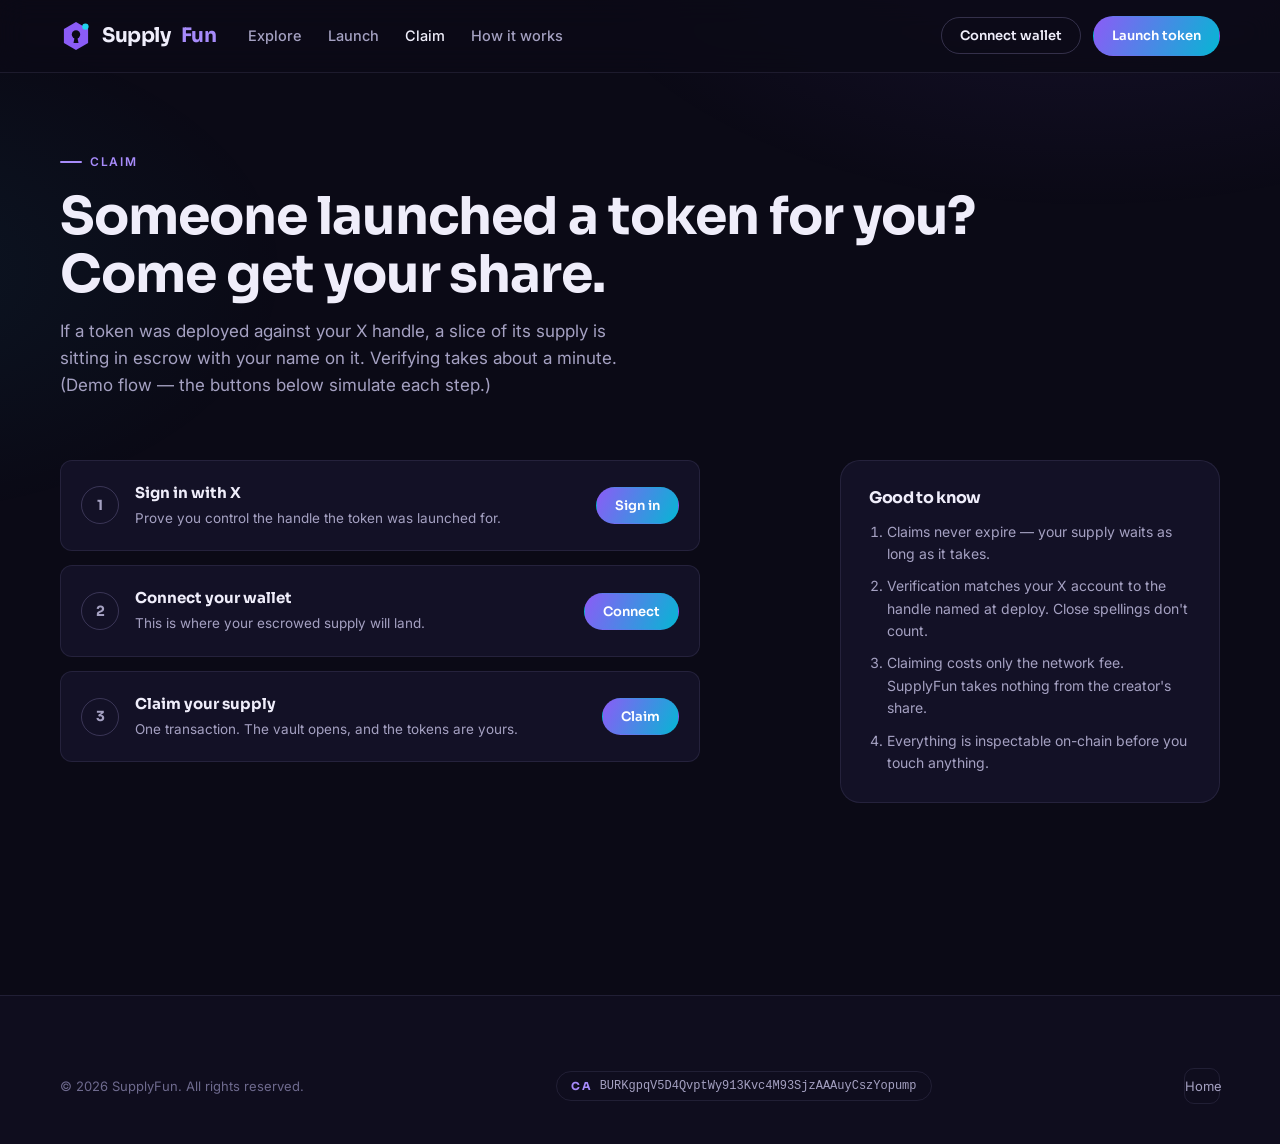
==== claim.html @ 4ab60dee "Update contract address Replace CA in the hero bar and all footer copy chips with BURKgpqV5D4QvptWy9" ====
<!DOCTYPE html>
<html lang="en">
<head>
  <meta charset="UTF-8" />
  <meta name="viewport" content="width=device-width, initial-scale=1.0" />
  <title>Claim your supply — SupplyFun</title>
  <meta name="description" content="Creators: verify your X handle and claim the token supply waiting for you in escrow on SupplyFun." />
  <link rel="icon" href="assets/favicon.svg" type="image/svg+xml" />
  <link rel="preconnect" href="https://fonts.googleapis.com" />
  <link rel="preconnect" href="https://fonts.gstatic.com" crossorigin />
  <link href="https://fonts.googleapis.com/css2?family=Sora:wght@500;600;700&family=Inter:wght@400;500;600&display=swap" rel="stylesheet" />
  <link rel="stylesheet" href="css/style.css" />
</head>
<body>

  <header class="nav">
    <div class="wrap nav-inner">
      <a class="logo" href="index.html">
        <svg class="mark" viewBox="0 0 32 32" fill="none" aria-hidden="true">
          <path d="M16 2l12.1 7v14L16 30 3.9 23V9L16 2z" fill="#8b5cf6"/>
          <circle cx="16" cy="14.5" r="4.2" fill="#0b0a16"/>
          <path d="M14.6 17.5h2.8l1.1 5.5h-5l1.1-5.5z" fill="#0b0a16"/>
          <circle cx="25.4" cy="6.6" r="3.2" fill="#22d3ee"/>
        </svg>
        Supply<em>Fun</em>
      </a>
      <ul class="nav-links">
        <li><a href="explore.html">Explore</a></li>
        <li><a href="launch.html">Launch</a></li>
        <li><a href="claim.html" class="active">Claim</a></li>
        <li><a href="index.html#how-it-works">How it works</a></li>
      </ul>
      <div class="nav-actions">
        <button class="btn btn-ghost btn-sm" data-open-wallet>Connect wallet</button>
        <a class="btn btn-primary btn-sm" href="launch.html">Launch token</a>
        <button class="nav-burger" aria-label="Menu" aria-expanded="false">☰</button>
      </div>
    </div>
    <nav class="nav-mobile">
      <a href="explore.html">Explore</a>
      <a href="launch.html">Launch</a>
      <a href="claim.html">Claim</a>
      <a href="index.html#how-it-works">How it works</a>
      <a href="#" data-open-wallet>Connect wallet</a>
    </nav>
  </header>

  <main>
    <section class="page-hero">
      <div class="wrap">
        <span class="eyebrow">Claim</span>
        <h1>Someone launched a token for you?<br/>Come get your share.</h1>
        <p>If a token was deployed against your X handle, a slice of its supply is sitting in escrow with your name on it. Verifying takes about a minute. (Demo flow — the buttons below simulate each step.)</p>
      </div>
    </section>

    <section class="section" style="padding-top:12px">
      <div class="wrap layout-2col">
        <div class="verify-steps" id="claim-flow">
          <div class="verify-step">
            <div class="v-num">1</div>
            <div>
              <b>Sign in with X</b>
              <span>Prove you control the handle the token was launched for.</span>
            </div>
            <button class="btn btn-primary btn-sm" data-step-action="Signed in with X">Sign in</button>
          </div>
          <div class="verify-step">
            <div class="v-num">2</div>
            <div>
              <b>Connect your wallet</b>
              <span>This is where your escrowed supply will land.</span>
            </div>
            <button class="btn btn-primary btn-sm" data-step-action="Wallet connected">Connect</button>
          </div>
          <div class="verify-step">
            <div class="v-num">3</div>
            <div>
              <b>Claim your supply</b>
              <span>One transaction. The vault opens, and the tokens are yours.</span>
            </div>
            <button class="btn btn-primary btn-sm" data-step-action="Claim submitted">Claim</button>
          </div>
        </div>

        <aside class="side-card">
          <h4>Good to know</h4>
          <ol>
            <li>Claims never expire — your supply waits as long as it takes.</li>
            <li>Verification matches your X account to the handle named at deploy. Close spellings don't count.</li>
            <li>Claiming costs only the network fee. SupplyFun takes nothing from the creator's share.</li>
            <li>Everything is inspectable on-chain before you touch anything.</li>
          </ol>
        </aside>
      </div>
    </section>
  </main>

  <footer>
    <div class="wrap">
      <div class="footer-base" style="border-top:none;padding-top:0">
        <span>© 2026 SupplyFun. All rights reserved.</span>
        <button class="ca-chip" data-copy-ca="BURKgpqV5D4QvptWy913Kvc4M93SjzAAAuyCszYopump" title="Copy contract address">
          <b>CA</b><span>BURKgpqV5D4QvptWy913Kvc4M93SjzAAAuyCszYopump</span>
        </button>
        <div class="footer-social">
          <a href="index.html">Home</a>
        </div>
      </div>
    </div>
  </footer>

  <div class="modal-backdrop" id="wallet-modal" aria-hidden="true">
    <div class="modal" role="dialog" aria-label="Connect a wallet">
      <button class="modal-close" aria-label="Close">✕</button>
      <h3>Connect a wallet</h3>
      <p>Demo mode — connecting simulates a session, no real wallet is used.</p>
      <button class="wallet-option"><span class="w-icon" style="background:rgba(167,139,250,.15)">👻</span> Phantom <small>Popular</small></button>
      <button class="wallet-option"><span class="w-icon" style="background:rgba(125,211,252,.15)">🌊</span> Solflare</button>
      <button class="wallet-option"><span class="w-icon" style="background:rgba(251,191,36,.15)">🎒</span> Backpack</button>
    </div>
  </div>

  <script src="js/data.js"></script>
  <script src="js/main.js"></script>
</body>
</html>
---- css/style.css ----
/* ==========================================================================
   SupplyFun — theme & layout
   Dark "midnight violet" theme: deep indigo canvas, violet primary,
   cyan support, violet→cyan gradient CTAs.
   ========================================================================== */

:root {
  --bg: #0b0a16;
  --bg-soft: #0f0d1e;
  --panel: #131126;
  --panel-2: #191634;
  --line: rgba(196, 181, 253, 0.10);
  --line-strong: rgba(196, 181, 253, 0.22);
  --text: #efedfa;
  --text-dim: #a5a1c2;
  --text-faint: #6e6a8e;
  --accent: #a78bfa;
  --accent-deep: #7c3aed;
  --mint: #4ade80;
  --amber: #fbbf24;
  --rose: #fb7185;
  --sky: #7dd3fc;
  --ink: #120e26;
  --radius: 20px;
  --radius-sm: 12px;
  --shadow: 0 24px 60px -24px rgba(0, 0, 0, 0.7);
  --glow: 0 0 0 1px rgba(167, 139, 250, 0.25), 0 8px 40px -8px rgba(139, 92, 246, 0.35);
  --font-display: "Sora", "Segoe UI", system-ui, sans-serif;
  --font-body: "Inter", "Segoe UI", system-ui, sans-serif;
}

* { margin: 0; padding: 0; box-sizing: border-box; }

html { scroll-behavior: smooth; }

body {
  font-family: var(--font-body);
  background: var(--bg);
  color: var(--text);
  line-height: 1.6;
  -webkit-font-smoothing: antialiased;
  overflow-x: hidden;
}

body::before {
  content: "";
  position: fixed;
  inset: 0;
  background:
    radial-gradient(900px 500px at 85% -10%, rgba(139, 92, 246, 0.10), transparent 60%),
    radial-gradient(700px 420px at -10% 30%, rgba(34, 211, 238, 0.06), transparent 60%);
  pointer-events: none;
  z-index: 0;
}

main { position: relative; z-index: 1; }

img, svg { max-width: 100%; display: block; }

a { color: inherit; text-decoration: none; }

.wrap { width: min(1160px, calc(100% - 48px)); margin-inline: auto; }

h1, h2, h3, h4 { font-family: var(--font-display); font-weight: 700; line-height: 1.12; letter-spacing: -0.02em; }

.eyebrow {
  display: inline-flex;
  align-items: center;
  gap: 8px;
  font-size: 12px;
  font-weight: 600;
  letter-spacing: 0.14em;
  text-transform: uppercase;
  color: var(--accent);
  margin-bottom: 16px;
}
.eyebrow::before { content: ""; width: 22px; height: 2px; background: var(--accent); border-radius: 2px; }

.section { padding: 96px 0; }
.section-head { max-width: 640px; margin-bottom: 48px; }
.section-head h2 { font-size: clamp(28px, 4vw, 42px); margin-bottom: 14px; }
.section-head p { color: var(--text-dim); font-size: 17px; }

/* --------------------------------------------------------------------------
   Buttons
   -------------------------------------------------------------------------- */
.btn {
  display: inline-flex;
  align-items: center;
  justify-content: center;
  gap: 8px;
  font-family: var(--font-display);
  font-size: 15px;
  font-weight: 600;
  padding: 13px 26px;
  border-radius: 999px;
  border: 1px solid transparent;
  cursor: pointer;
  transition: transform 0.15s ease, box-shadow 0.15s ease, background 0.15s ease, border-color 0.15s ease;
  white-space: nowrap;
}
.btn:active { transform: translateY(1px) scale(0.99); }

.btn-primary { background: linear-gradient(115deg, #8b5cf6, #06b6d4); color: #fff; }
.btn-primary:hover { box-shadow: var(--glow); transform: translateY(-1px); }

.btn-ghost { background: transparent; color: var(--text); border-color: var(--line-strong); }
.btn-ghost:hover { border-color: var(--accent); color: var(--accent); }

.btn-dark { background: var(--panel-2); color: var(--text); border-color: var(--line); }
.btn-dark:hover { border-color: var(--line-strong); }

.btn-sm { padding: 9px 18px; font-size: 13px; }
.btn-lg { padding: 16px 34px; font-size: 16px; }

/* --------------------------------------------------------------------------
   Nav
   -------------------------------------------------------------------------- */
.nav {
  position: sticky;
  top: 0;
  z-index: 50;
  backdrop-filter: blur(14px);
  background: rgba(11, 10, 22, 0.82);
  border-bottom: 1px solid var(--line);
}
.nav-inner {
  display: flex;
  align-items: center;
  gap: 32px;
  height: 72px;
}
.logo {
  display: flex;
  align-items: center;
  gap: 10px;
  font-family: var(--font-display);
  font-size: 20px;
  font-weight: 700;
  letter-spacing: -0.02em;
}
.logo .mark { width: 32px; height: 32px; }
.logo em { font-style: normal; color: var(--accent); }

.nav-links { display: flex; gap: 26px; list-style: none; }
.nav-links a {
  font-size: 14.5px;
  font-weight: 500;
  color: var(--text-dim);
  transition: color 0.15s ease;
}
.nav-links a:hover, .nav-links a.active { color: var(--text); }

.nav-actions { margin-left: auto; display: flex; gap: 12px; align-items: center; }

.nav-burger {
  display: none;
  background: none;
  border: 1px solid var(--line-strong);
  border-radius: 10px;
  padding: 8px 10px;
  color: var(--text);
  cursor: pointer;
  font-size: 16px;
}

/* --------------------------------------------------------------------------
   Hero
   -------------------------------------------------------------------------- */
.hero { padding: 100px 0 80px; position: relative; }
.hero-grid {
  display: grid;
  grid-template-columns: 1.05fr 0.95fr;
  gap: 56px;
  align-items: center;
}
.hero-grid > * { min-width: 0; }
.hero h1 {
  font-size: clamp(38px, 5.6vw, 64px);
  margin-bottom: 22px;
}
.hero h1 .hl {
  color: var(--accent);
  position: relative;
}
.hero p.lede { color: var(--text-dim); font-size: 18px; max-width: 520px; margin-bottom: 34px; }
.hero-ctas { display: flex; gap: 14px; flex-wrap: wrap; margin-bottom: 36px; }

/* Contract address bar */
.ca-bar {
  display: inline-flex;
  align-items: center;
  gap: 12px;
  max-width: 100%;
  background: var(--panel);
  border: 1px solid var(--line-strong);
  border-radius: 999px;
  padding: 7px 7px 7px 18px;
  margin-bottom: 30px;
}
.ca-bar .ca-label {
  font-family: var(--font-display);
  font-size: 11px;
  font-weight: 700;
  letter-spacing: 0.12em;
  color: var(--accent);
  flex: none;
}
.ca-bar code {
  font-family: "SFMono-Regular", Consolas, "Liberation Mono", Menlo, monospace;
  font-size: 13px;
  color: var(--text-dim);
  overflow: hidden;
  text-overflow: ellipsis;
  white-space: nowrap;
  min-width: 0;
}
.ca-copy {
  flex: none;
  display: inline-flex;
  align-items: center;
  gap: 6px;
  font-family: var(--font-display);
  font-size: 12.5px;
  font-weight: 600;
  color: #fff;
  background: linear-gradient(115deg, #8b5cf6, #06b6d4);
  border: none;
  border-radius: 999px;
  padding: 8px 16px;
  cursor: pointer;
  transition: box-shadow 0.15s ease, transform 0.15s ease;
}
.ca-copy:hover { box-shadow: var(--glow); }
.ca-copy:active { transform: scale(0.97); }

.ca-chip {
  display: inline-flex;
  align-items: center;
  gap: 8px;
  max-width: 100%;
  font-family: "SFMono-Regular", Consolas, "Liberation Mono", Menlo, monospace;
  font-size: 12px;
  color: var(--text-dim);
  background: none;
  border: 1px solid var(--line);
  border-radius: 999px;
  padding: 7px 14px;
  cursor: pointer;
  transition: border-color 0.15s ease, color 0.15s ease;
}
.ca-chip:hover { border-color: var(--accent); color: var(--accent); }
.ca-chip span {
  overflow: hidden;
  text-overflow: ellipsis;
  white-space: nowrap;
  min-width: 0;
}
.ca-chip b { font-family: var(--font-display); font-size: 11px; letter-spacing: 0.1em; color: var(--accent); flex: none; }

.hero-trust { display: flex; align-items: center; gap: 12px; color: var(--text-faint); font-size: 13.5px; }
.hero-trust .avatars { display: flex; }
.hero-trust .avatars span {
  width: 28px; height: 28px; border-radius: 50%;
  border: 2px solid var(--bg);
  margin-left: -8px;
  display: grid; place-items: center;
  font-size: 11px; font-weight: 700; color: var(--ink);
  font-family: var(--font-display);
}
.hero-trust .avatars span:first-child { margin-left: 0; }

/* Floating illustration cluster */
.hero-art { position: relative; min-height: 420px; }
.art-card {
  position: absolute;
  background: linear-gradient(160deg, var(--panel-2), var(--panel));
  border: 1px solid var(--line-strong);
  border-radius: var(--radius);
  box-shadow: var(--shadow);
  padding: 20px;
  animation: floaty 7s ease-in-out infinite;
}
.art-card.a { top: 4%; left: 2%; width: 240px; animation-delay: 0s; }
.art-card.b { top: 34%; right: 0; width: 250px; animation-delay: -2.4s; }
.art-card.c { bottom: 0; left: 6%; width: 220px; animation-delay: -4.8s; }

@keyframes floaty {
  0%, 100% { transform: translateY(0); }
  50% { transform: translateY(-12px); }
}
@media (prefers-reduced-motion: reduce) {
  .art-card { animation: none; }
}

.art-card .art-icon {
  width: 52px; height: 52px;
  border-radius: 14px;
  display: grid; place-items: center;
  margin-bottom: 14px;
}
.art-card h4 { font-size: 15px; margin-bottom: 4px; }
.art-card p { font-size: 12.5px; color: var(--text-dim); line-height: 1.45; }
.art-card .art-meter {
  margin-top: 12px; height: 6px; border-radius: 3px;
  background: rgba(196, 181, 253, 0.12);
  overflow: hidden;
}
.art-card .art-meter i { display: block; height: 100%; border-radius: 3px; background: var(--accent); }

/* --------------------------------------------------------------------------
   Stats bar
   -------------------------------------------------------------------------- */
.stats {
  border-block: 1px solid var(--line);
  background: var(--bg-soft);
  padding: 34px 0;
}
.stats-grid {
  display: grid;
  grid-template-columns: repeat(4, 1fr);
  gap: 24px;
}
.stat { text-align: center; }
.stat b {
  display: block;
  font-family: var(--font-display);
  font-size: clamp(26px, 3vw, 36px);
  font-weight: 700;
  color: var(--accent);
  letter-spacing: -0.02em;
}
.stat span { font-size: 13px; color: var(--text-faint); text-transform: uppercase; letter-spacing: 0.1em; }

/* --------------------------------------------------------------------------
   Handle marquee (social proof)
   -------------------------------------------------------------------------- */
.marquee { overflow: hidden; padding: 26px 0; border-bottom: 1px solid var(--line); }
.marquee-track {
  display: flex; gap: 14px; width: max-content;
  animation: scrollx 36s linear infinite;
}
.marquee:hover .marquee-track { animation-play-state: paused; }
@keyframes scrollx { to { transform: translateX(-50%); } }
.chip {
  display: inline-flex; align-items: center; gap: 9px;
  padding: 9px 16px;
  border: 1px solid var(--line);
  border-radius: 999px;
  background: var(--panel);
  font-size: 13.5px; color: var(--text-dim);
  white-space: nowrap;
}
.chip .dot { width: 8px; height: 8px; border-radius: 50%; background: var(--mint); }
.chip.pending .dot { background: var(--amber); }
.chip b { color: var(--text); font-weight: 600; }

/* --------------------------------------------------------------------------
   How it works
   -------------------------------------------------------------------------- */
.steps { display: grid; grid-template-columns: repeat(3, 1fr); gap: 22px; }
.step {
  background: var(--panel);
  border: 1px solid var(--line);
  border-radius: var(--radius);
  padding: 32px 28px;
  position: relative;
  transition: border-color 0.2s ease, transform 0.2s ease;
}
.step:hover { border-color: var(--line-strong); transform: translateY(-3px); }
.step .num {
  font-family: var(--font-display);
  font-size: 14px; font-weight: 700;
  color: #fff;
  background: linear-gradient(115deg, #8b5cf6, #06b6d4);
  width: 44px; height: 44px;
  border-radius: 12px;
  display: grid; place-items: center;
  margin-bottom: 22px;
}
.step h3 { font-size: 20px; margin-bottom: 10px; }
.step p { color: var(--text-dim); font-size: 15px; }
.step .step-art { margin-top: 24px; height: 120px; border-radius: var(--radius-sm); overflow: hidden; background: var(--bg-soft); border: 1px solid var(--line); display: grid; place-items: center; }

/* --------------------------------------------------------------------------
   Feature deep dives
   -------------------------------------------------------------------------- */
.feature-row {
  display: grid;
  grid-template-columns: 1fr 1fr;
  gap: 64px;
  align-items: center;
  padding: 56px 0;
}
.feature-row + .feature-row { border-top: 1px solid var(--line); }
.feature-row.flip .feature-copy { order: 2; }
.feature-copy h3 { font-size: clamp(24px, 3vw, 32px); margin-bottom: 14px; }
.feature-copy p { color: var(--text-dim); font-size: 16px; margin-bottom: 20px; }
.feature-copy ul { list-style: none; display: grid; gap: 12px; }
.feature-copy li { display: flex; gap: 12px; align-items: flex-start; font-size: 15px; color: var(--text-dim); }
.feature-copy li::before {
  content: "✓";
  flex: none;
  width: 22px; height: 22px;
  border-radius: 7px;
  background: rgba(167, 139, 250, 0.14);
  color: var(--accent);
  font-size: 12px; font-weight: 700;
  display: grid; place-items: center;
  margin-top: 2px;
}
.feature-visual {
  background: linear-gradient(160deg, var(--panel-2), var(--panel));
  border: 1px solid var(--line);
  border-radius: var(--radius);
  padding: 36px;
  min-height: 300px;
  display: grid;
  place-items: center;
}

/* --------------------------------------------------------------------------
   Launch gallery
   -------------------------------------------------------------------------- */
.tabs { display: flex; gap: 10px; flex-wrap: wrap; margin-bottom: 32px; }
.tab {
  font-family: var(--font-display);
  font-size: 13.5px; font-weight: 600;
  padding: 9px 18px;
  border-radius: 999px;
  border: 1px solid var(--line);
  background: transparent;
  color: var(--text-dim);
  cursor: pointer;
  transition: all 0.15s ease;
}
.tab:hover { color: var(--text); border-color: var(--line-strong); }
.tab.active { background: var(--accent); border-color: var(--accent); color: var(--ink); }

.token-grid {
  display: grid;
  grid-template-columns: repeat(3, 1fr);
  gap: 20px;
}
.token-card {
  background: var(--panel);
  border: 1px solid var(--line);
  border-radius: var(--radius);
  padding: 22px;
  transition: border-color 0.2s ease, transform 0.2s ease, box-shadow 0.2s ease;
  cursor: pointer;
}
.token-card:hover {
  border-color: rgba(167, 139, 250, 0.4);
  transform: translateY(-4px);
  box-shadow: var(--shadow);
}
.token-top { display: flex; align-items: center; gap: 12px; margin-bottom: 16px; }
.token-avatar {
  width: 46px; height: 46px;
  border-radius: 14px;
  display: grid; place-items: center;
  font-family: var(--font-display);
  font-weight: 700; font-size: 16px;
  color: var(--ink);
  flex: none;
}
.token-id b { display: block; font-family: var(--font-display); font-size: 16px; }
.token-id span { font-size: 13px; color: var(--text-faint); }
.badge {
  margin-left: auto;
  font-size: 11px; font-weight: 600;
  letter-spacing: 0.06em; text-transform: uppercase;
  padding: 5px 10px;
  border-radius: 999px;
}
.badge.claimed { background: rgba(74, 222, 128, 0.14); color: var(--mint); }
.badge.unclaimed { background: rgba(251, 191, 36, 0.14); color: var(--amber); }
.badge.boosted { background: rgba(125, 211, 252, 0.14); color: var(--sky); }
.badge.airdrop { background: rgba(251, 113, 133, 0.14); color: var(--rose); }

.token-metrics {
  display: grid;
  grid-template-columns: 1fr 1fr;
  gap: 10px 16px;
  padding: 14px 0;
  border-block: 1px solid var(--line);
  margin-bottom: 14px;
}
.token-metrics div { font-size: 13px; color: var(--text-faint); }
.token-metrics b { display: block; font-size: 15px; color: var(--text); font-weight: 600; font-family: var(--font-display); }
.token-metrics .up b { color: var(--mint); }
.token-metrics .down b { color: var(--rose); }

.milestone { font-size: 12px; color: var(--text-faint); }
.milestone .bar {
  height: 7px; border-radius: 4px;
  background: rgba(196, 181, 253, 0.1);
  overflow: hidden;
  margin-top: 7px;
}
.milestone .bar i {
  display: block; height: 100%;
  background: linear-gradient(90deg, var(--accent-deep), var(--accent));
  border-radius: 4px;
  transition: width 0.8s cubic-bezier(0.22, 1, 0.36, 1);
}
.milestone .row { display: flex; justify-content: space-between; }
.milestone .row b { color: var(--accent); font-weight: 600; }

.gallery-more { margin-top: 36px; text-align: center; }
.empty-note {
  grid-column: 1 / -1;
  text-align: center;
  color: var(--text-faint);
  padding: 60px 0;
  font-size: 15px;
}

/* --------------------------------------------------------------------------
   Milestone liquidity section
   -------------------------------------------------------------------------- */
.mile-panel {
  background: linear-gradient(160deg, var(--panel-2), var(--panel));
  border: 1px solid var(--line);
  border-radius: calc(var(--radius) + 6px);
  padding: 48px;
}
.mile-track { position: relative; margin: 44px 0 12px; }
.mile-line {
  height: 8px; border-radius: 4px;
  background: rgba(196, 181, 253, 0.1);
  overflow: hidden;
}
.mile-line i {
  display: block; height: 100%; width: 0;
  background: linear-gradient(90deg, var(--accent-deep), var(--accent));
  border-radius: 4px;
  transition: width 1.4s cubic-bezier(0.22, 1, 0.36, 1);
}
.mile-nodes { display: flex; justify-content: space-between; margin-top: 18px; }
.mile-node { text-align: center; flex: 1; position: relative; }
.mile-node::before {
  content: "";
  position: absolute;
  top: -31px; left: 50%;
  transform: translateX(-50%);
  width: 18px; height: 18px;
  border-radius: 50%;
  background: var(--panel);
  border: 3px solid var(--line-strong);
  transition: all 0.4s ease;
}
.mile-node.hit::before { background: var(--accent); border-color: var(--accent); box-shadow: 0 0 16px rgba(167, 139, 250, 0.5); }
.mile-node b { display: block; font-family: var(--font-display); font-size: 15px; }
.mile-node span { font-size: 12px; color: var(--text-faint); }

/* --------------------------------------------------------------------------
   Big CTA
   -------------------------------------------------------------------------- */
.cta-panel {
  text-align: center;
  background:
    radial-gradient(600px 300px at 50% 0%, rgba(167, 139, 250, 0.14), transparent 70%),
    linear-gradient(160deg, var(--panel-2), var(--panel));
  border: 1px solid var(--line-strong);
  border-radius: calc(var(--radius) + 8px);
  padding: 80px 32px;
}
.cta-panel h2 { font-size: clamp(30px, 4.4vw, 48px); margin-bottom: 16px; }
.cta-panel p { color: var(--text-dim); font-size: 17px; max-width: 520px; margin: 0 auto 34px; }
.cta-panel .hero-ctas { justify-content: center; margin-bottom: 0; }

/* --------------------------------------------------------------------------
   Footer
   -------------------------------------------------------------------------- */
footer { border-top: 1px solid var(--line); padding: 72px 0 40px; background: var(--bg-soft); position: relative; z-index: 1; }
.footer-grid {
  display: grid;
  grid-template-columns: 1.4fr repeat(3, 1fr);
  gap: 40px;
  margin-bottom: 56px;
}
.footer-brand p { color: var(--text-faint); font-size: 14px; margin-top: 14px; max-width: 280px; }
.footer-col h5 {
  font-family: var(--font-display);
  font-size: 13px; font-weight: 600;
  text-transform: uppercase; letter-spacing: 0.12em;
  color: var(--text-faint);
  margin-bottom: 18px;
}
.footer-col ul { list-style: none; display: grid; gap: 12px; }
.footer-col a { font-size: 14.5px; color: var(--text-dim); transition: color 0.15s ease; }
.footer-col a:hover { color: var(--accent); }
.footer-base {
  border-top: 1px solid var(--line);
  padding-top: 28px;
  display: flex;
  justify-content: space-between;
  align-items: center;
  gap: 20px;
  flex-wrap: wrap;
  font-size: 13px;
  color: var(--text-faint);
}
.footer-social { display: flex; gap: 14px; }
.footer-social a {
  width: 36px; height: 36px;
  border: 1px solid var(--line);
  border-radius: 10px;
  display: grid; place-items: center;
  color: var(--text-dim);
  transition: all 0.15s ease;
}
.footer-social a:hover { border-color: var(--accent); color: var(--accent); }
.disclaimer { font-size: 12px; color: var(--text-faint); max-width: 760px; margin-top: 20px; line-height: 1.6; }

/* --------------------------------------------------------------------------
   Wallet modal
   -------------------------------------------------------------------------- */
.modal-backdrop {
  position: fixed; inset: 0;
  background: rgba(8, 6, 18, 0.7);
  backdrop-filter: blur(6px);
  display: grid; place-items: center;
  z-index: 100;
  opacity: 0;
  pointer-events: none;
  transition: opacity 0.2s ease;
}
.modal-backdrop.open { opacity: 1; pointer-events: auto; }
.modal {
  width: min(420px, calc(100% - 40px));
  background: var(--panel-2);
  border: 1px solid var(--line-strong);
  border-radius: var(--radius);
  padding: 28px;
  transform: translateY(12px);
  transition: transform 0.2s ease;
}
.modal-backdrop.open .modal { transform: none; }
.modal h3 { font-size: 20px; margin-bottom: 6px; }
.modal > p { font-size: 14px; color: var(--text-dim); margin-bottom: 22px; }
.wallet-option {
  display: flex; align-items: center; gap: 14px;
  width: 100%;
  padding: 14px 16px;
  background: var(--panel);
  border: 1px solid var(--line);
  border-radius: var(--radius-sm);
  color: var(--text);
  font-family: var(--font-display);
  font-size: 15px; font-weight: 600;
  cursor: pointer;
  transition: border-color 0.15s ease;
  margin-bottom: 10px;
}
.wallet-option:hover { border-color: var(--accent); }
.wallet-option .w-icon {
  width: 36px; height: 36px; border-radius: 10px;
  display: grid; place-items: center;
  font-size: 16px;
}
.wallet-option small { margin-left: auto; font-size: 12px; color: var(--text-faint); font-weight: 400; }
.modal-close {
  position: absolute; top: 18px; right: 18px;
  background: none; border: none;
  color: var(--text-faint); font-size: 20px; cursor: pointer;
}
.modal { position: relative; }

/* --------------------------------------------------------------------------
   Forms (launch / claim pages)
   -------------------------------------------------------------------------- */
.page-hero { padding: 72px 0 48px; }
.page-hero h1 { font-size: clamp(32px, 4.6vw, 52px); margin-bottom: 14px; }
.page-hero p { color: var(--text-dim); font-size: 17px; max-width: 560px; }

.form-panel {
  background: var(--panel);
  border: 1px solid var(--line);
  border-radius: var(--radius);
  padding: 36px;
  max-width: 640px;
}
.form-grid { display: grid; gap: 22px; }
.form-grid .two { display: grid; grid-template-columns: 1fr 1fr; gap: 18px; }
.field label {
  display: block;
  font-family: var(--font-display);
  font-size: 13.5px; font-weight: 600;
  margin-bottom: 8px;
}
.field .hint { font-size: 12.5px; color: var(--text-faint); margin-top: 6px; }
.field input, .field textarea, .field select {
  width: 100%;
  background: var(--bg-soft);
  border: 1px solid var(--line);
  border-radius: var(--radius-sm);
  padding: 13px 15px;
  color: var(--text);
  font-family: var(--font-body);
  font-size: 15px;
  transition: border-color 0.15s ease;
}
.field input:focus, .field textarea:focus, .field select:focus {
  outline: none;
  border-color: var(--accent);
}
.field textarea { resize: vertical; min-height: 90px; }

.escrow-preview {
  background: var(--bg-soft);
  border: 1px dashed var(--line-strong);
  border-radius: var(--radius-sm);
  padding: 18px;
  display: grid;
  gap: 8px;
  font-size: 14px;
  color: var(--text-dim);
}
.escrow-preview .row { display: flex; justify-content: space-between; }
.escrow-preview b { color: var(--accent); font-family: var(--font-display); }

.layout-2col { display: grid; grid-template-columns: 1fr 380px; gap: 40px; align-items: start; padding-bottom: 96px; }
.side-card {
  background: var(--panel);
  border: 1px solid var(--line);
  border-radius: var(--radius);
  padding: 28px;
  position: sticky;
  top: 96px;
}
.side-card h4 { font-size: 16px; margin-bottom: 14px; }
.side-card ol { padding-left: 18px; display: grid; gap: 10px; color: var(--text-dim); font-size: 14px; }

/* Claim page verify flow */
.verify-steps { display: grid; gap: 14px; max-width: 640px; }
.verify-step {
  display: flex; gap: 16px; align-items: center;
  background: var(--panel);
  border: 1px solid var(--line);
  border-radius: var(--radius-sm);
  padding: 20px;
}
.verify-step .v-num {
  flex: none;
  width: 38px; height: 38px;
  border-radius: 50%;
  border: 1px solid var(--line-strong);
  display: grid; place-items: center;
  font-family: var(--font-display); font-weight: 700; font-size: 14px;
  color: var(--text-dim);
}
.verify-step.done .v-num { background: var(--accent); border-color: var(--accent); color: var(--ink); }
.verify-step b { display: block; font-family: var(--font-display); font-size: 15px; }
.verify-step span { font-size: 13.5px; color: var(--text-dim); }
.verify-step .btn { margin-left: auto; }

/* Toast */
.toast {
  position: fixed;
  bottom: 28px; left: 50%;
  transform: translate(-50%, 80px);
  background: var(--panel-2);
  border: 1px solid var(--accent);
  color: var(--text);
  font-size: 14px;
  padding: 13px 22px;
  border-radius: 999px;
  z-index: 120;
  transition: transform 0.3s cubic-bezier(0.22, 1, 0.36, 1);
  box-shadow: var(--shadow);
}
.toast.show { transform: translate(-50%, 0); }

/* Reveal on scroll */
.reveal { opacity: 0; transform: translateY(22px); transition: opacity 0.6s ease, transform 0.6s ease; }
.reveal.in { opacity: 1; transform: none; }

/* --------------------------------------------------------------------------
   Responsive
   -------------------------------------------------------------------------- */
@media (max-width: 980px) {
  .hero-grid { grid-template-columns: 1fr; }
  .hero-art { min-height: 380px; margin-top: 12px; }
  .steps { grid-template-columns: 1fr; }
  .feature-row { grid-template-columns: 1fr; gap: 32px; padding: 40px 0; }
  .feature-row.flip .feature-copy { order: 0; }
  .token-grid { grid-template-columns: 1fr 1fr; }
  .stats-grid { grid-template-columns: 1fr 1fr; gap: 32px 16px; }
  .footer-grid { grid-template-columns: 1fr 1fr; }
  .layout-2col { grid-template-columns: 1fr; }
  .side-card { position: static; }
  .nav-links, .nav-actions .btn-ghost { display: none; }
  .nav-burger { display: block; margin-left: auto; }
  .nav-actions { margin-left: 0; }
  .nav-inner { justify-content: space-between; }
  .nav-mobile {
    display: none;
    flex-direction: column;
    gap: 4px;
    padding: 12px 24px 20px;
    border-top: 1px solid var(--line);
  }
  .nav-mobile.open { display: flex; }
  .nav-mobile a { padding: 10px 0; font-size: 15px; color: var(--text-dim); }
}

@media (min-width: 981px) { .nav-mobile { display: none !important; } }

@media (max-width: 620px) {
  .token-grid { grid-template-columns: 1fr; }
  .section { padding: 64px 0; }
  .hero { padding: 64px 0 48px; }
  .art-card.a { left: 0; width: 210px; }
  .art-card.b { width: 220px; }
  .art-card.c { left: 6%; width: 200px; }
  .mile-panel { padding: 28px 20px; }
  .mile-node span { display: none; }
  .form-panel { padding: 24px 18px; }
  .form-grid .two { grid-template-columns: 1fr; }
}
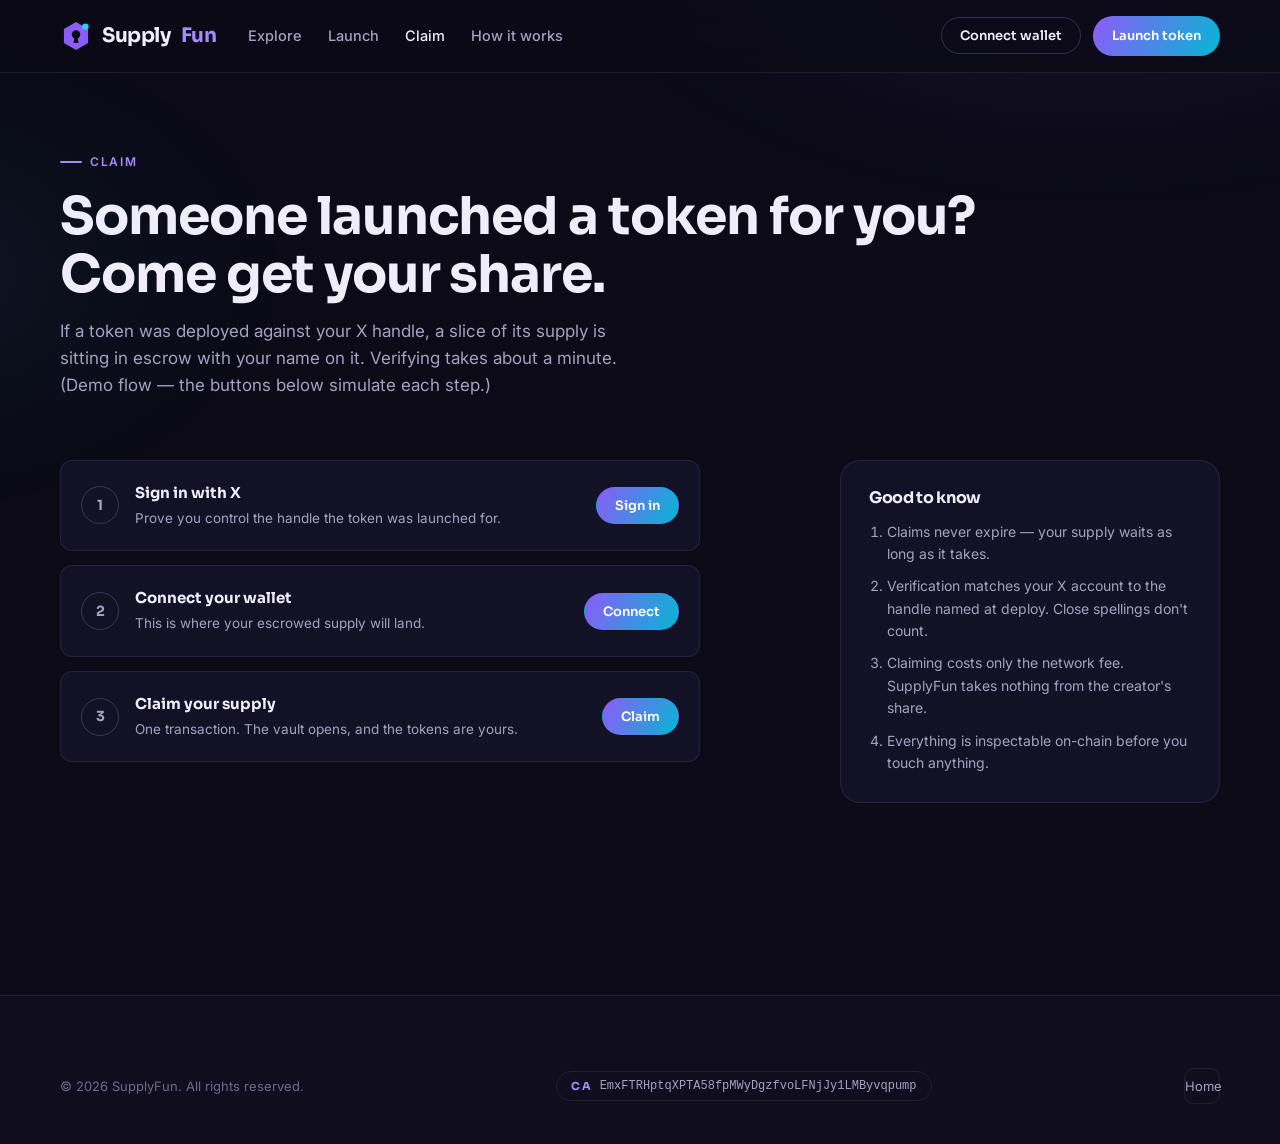
==== commit 2ce6679c: "Update contract address Replace CA in the hero bar and all footer copy chips with EmxFTRHptqXPTA58fp" ====
--- a/claim.html
+++ b/claim.html
@@ -100,8 +100,8 @@
     <div class="wrap">
       <div class="footer-base" style="border-top:none;padding-top:0">
         <span>© 2026 SupplyFun. All rights reserved.</span>
-        <button class="ca-chip" data-copy-ca="BURKgpqV5D4QvptWy913Kvc4M93SjzAAAuyCszYopump" title="Copy contract address">
-          <b>CA</b><span>BURKgpqV5D4QvptWy913Kvc4M93SjzAAAuyCszYopump</span>
+        <button class="ca-chip" data-copy-ca="EmxFTRHptqXPTA58fpMWyDgzfvoLFNjJy1LMByvqpump" title="Copy contract address">
+          <b>CA</b><span>EmxFTRHptqXPTA58fpMWyDgzfvoLFNjJy1LMByvqpump</span>
         </button>
         <div class="footer-social">
           <a href="index.html">Home</a>
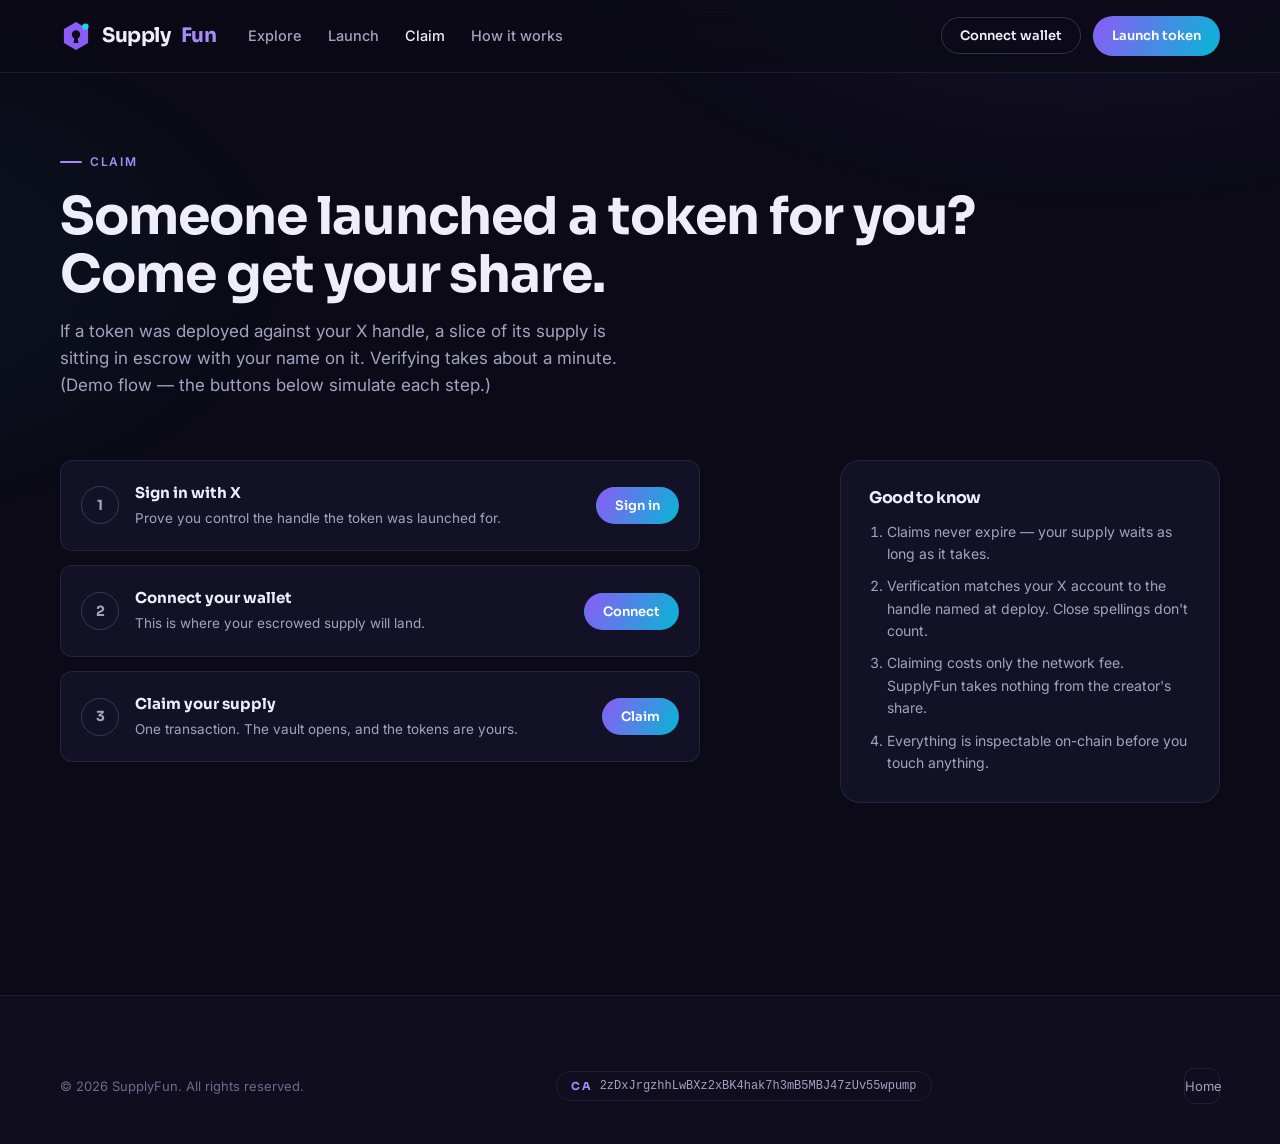
==== commit 555faedf: "Update contract address Replace CA in the hero bar and all footer copy chips with 2zDxJrgzhhLwBXz2xB" ====
--- a/claim.html
+++ b/claim.html
@@ -100,8 +100,8 @@
     <div class="wrap">
       <div class="footer-base" style="border-top:none;padding-top:0">
         <span>© 2026 SupplyFun. All rights reserved.</span>
-        <button class="ca-chip" data-copy-ca="EmxFTRHptqXPTA58fpMWyDgzfvoLFNjJy1LMByvqpump" title="Copy contract address">
-          <b>CA</b><span>EmxFTRHptqXPTA58fpMWyDgzfvoLFNjJy1LMByvqpump</span>
+        <button class="ca-chip" data-copy-ca="2zDxJrgzhhLwBXz2xBK4hak7h3mB5MBJ47zUv55wpump" title="Copy contract address">
+          <b>CA</b><span>2zDxJrgzhhLwBXz2xBK4hak7h3mB5MBJ47zUv55wpump</span>
         </button>
         <div class="footer-social">
           <a href="index.html">Home</a>
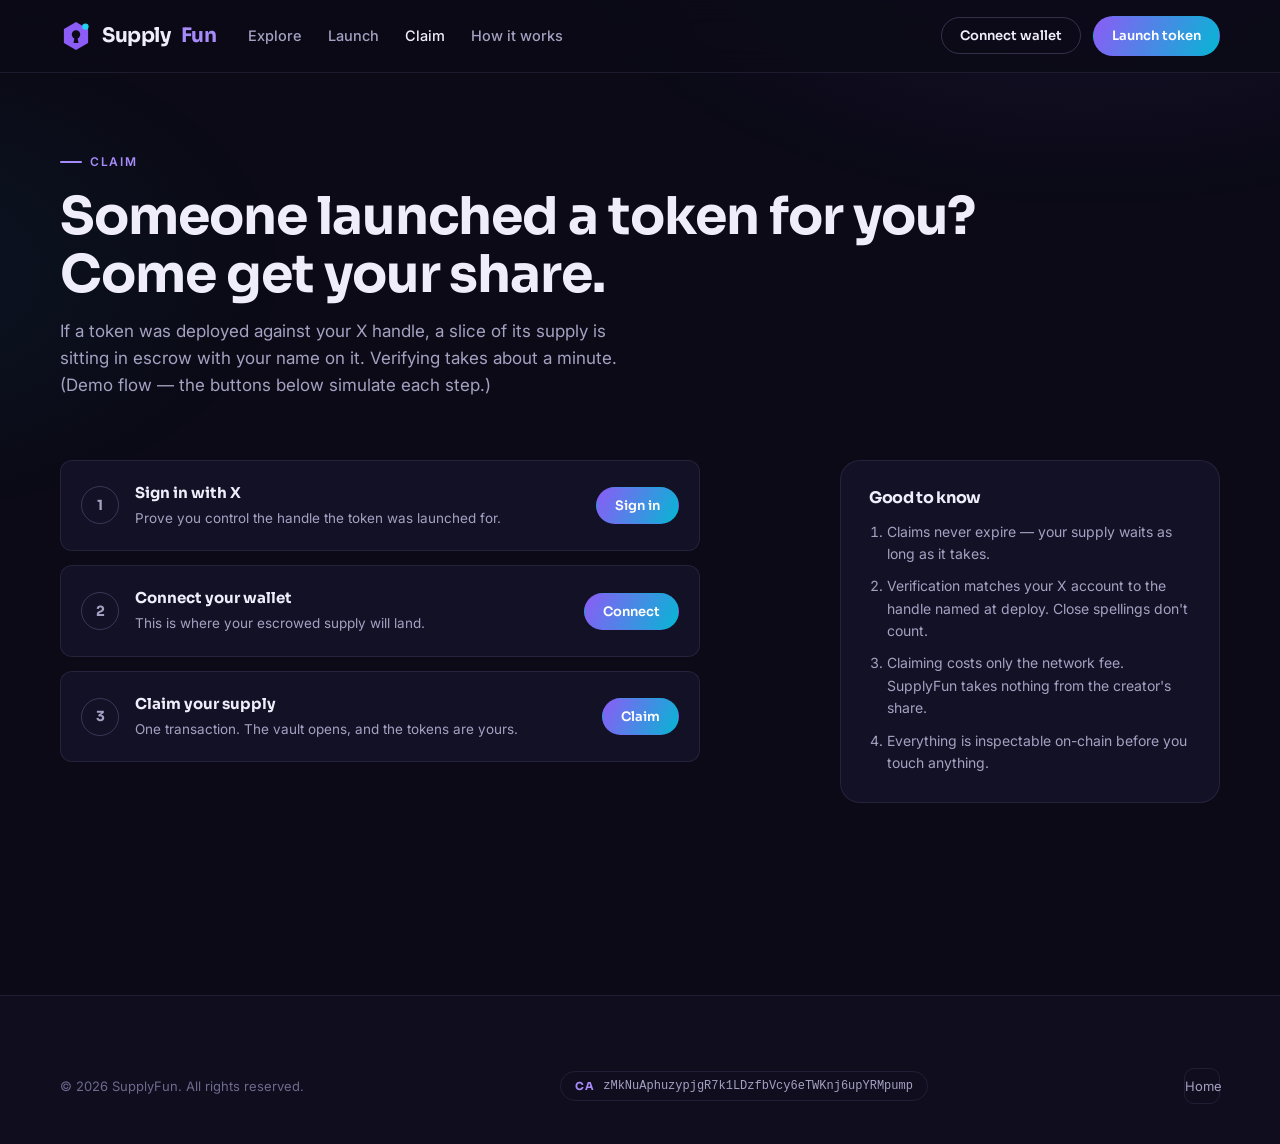
==== commit 32dc4c09: "Update contract address Replace CA in the hero bar and all footer copy chips with zMkNuAphuzypjgR7k1" ====
--- a/claim.html
+++ b/claim.html
@@ -100,8 +100,8 @@
     <div class="wrap">
       <div class="footer-base" style="border-top:none;padding-top:0">
         <span>© 2026 SupplyFun. All rights reserved.</span>
-        <button class="ca-chip" data-copy-ca="2zDxJrgzhhLwBXz2xBK4hak7h3mB5MBJ47zUv55wpump" title="Copy contract address">
-          <b>CA</b><span>2zDxJrgzhhLwBXz2xBK4hak7h3mB5MBJ47zUv55wpump</span>
+        <button class="ca-chip" data-copy-ca="zMkNuAphuzypjgR7k1LDzfbVcy6eTWKnj6upYRMpump" title="Copy contract address">
+          <b>CA</b><span>zMkNuAphuzypjgR7k1LDzfbVcy6eTWKnj6upYRMpump</span>
         </button>
         <div class="footer-social">
           <a href="index.html">Home</a>
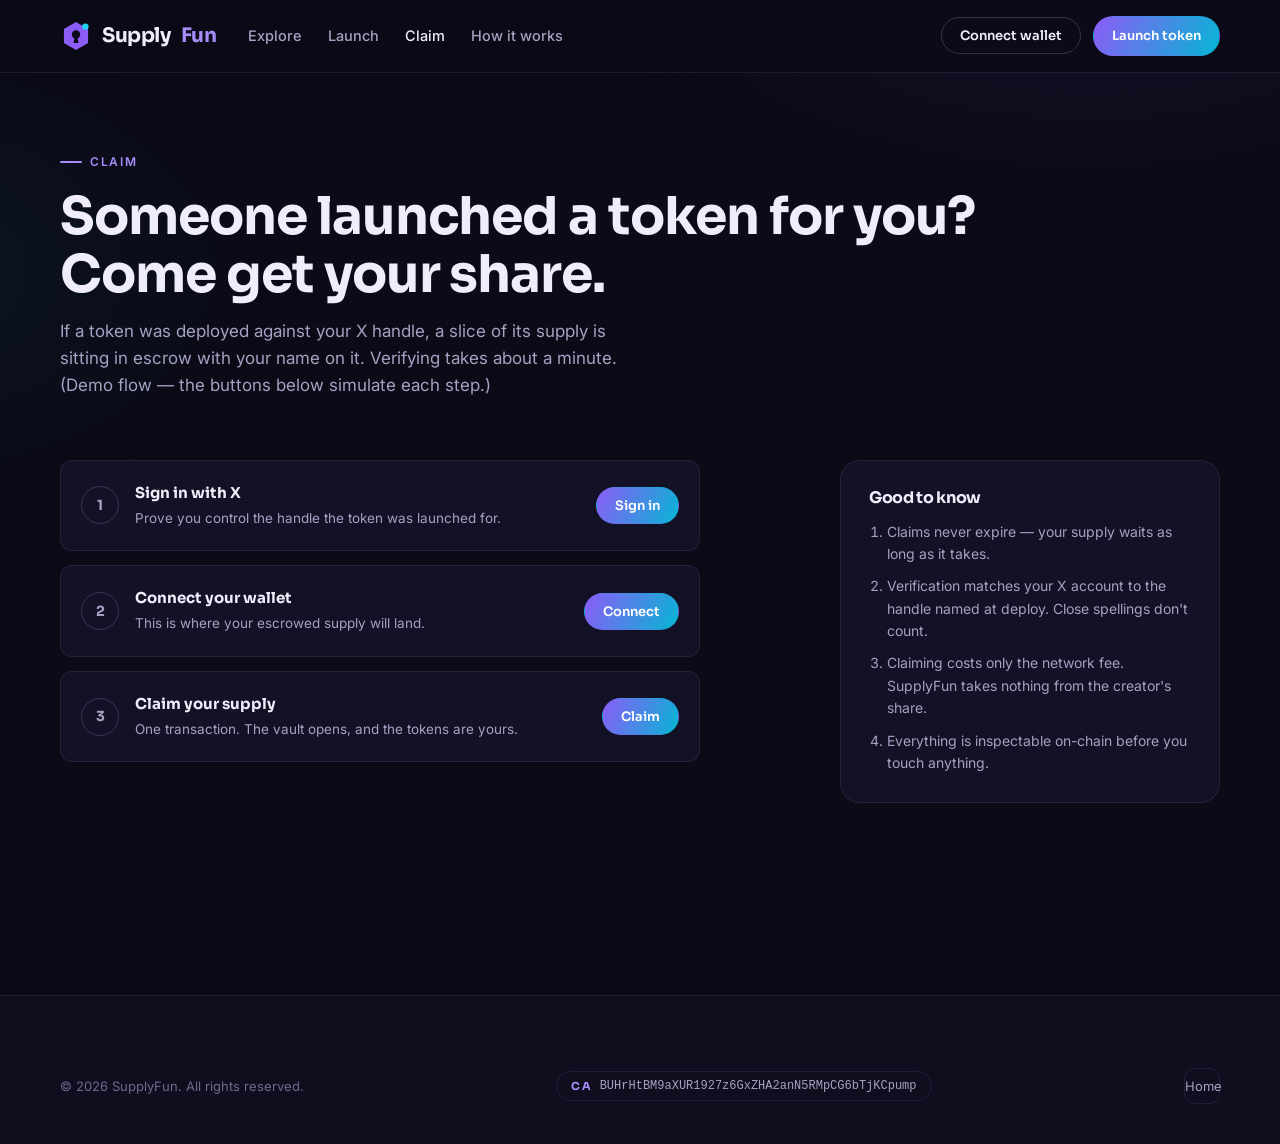
==== commit 0afcba78: "Update contract address Replace CA in the hero bar and all footer copy chips with BUHrHtBM9aXUR1927z" ====
--- a/claim.html
+++ b/claim.html
@@ -100,8 +100,8 @@
     <div class="wrap">
       <div class="footer-base" style="border-top:none;padding-top:0">
         <span>© 2026 SupplyFun. All rights reserved.</span>
-        <button class="ca-chip" data-copy-ca="zMkNuAphuzypjgR7k1LDzfbVcy6eTWKnj6upYRMpump" title="Copy contract address">
-          <b>CA</b><span>zMkNuAphuzypjgR7k1LDzfbVcy6eTWKnj6upYRMpump</span>
+        <button class="ca-chip" data-copy-ca="BUHrHtBM9aXUR1927z6GxZHA2anN5RMpCG6bTjKCpump" title="Copy contract address">
+          <b>CA</b><span>BUHrHtBM9aXUR1927z6GxZHA2anN5RMpCG6bTjKCpump</span>
         </button>
         <div class="footer-social">
           <a href="index.html">Home</a>
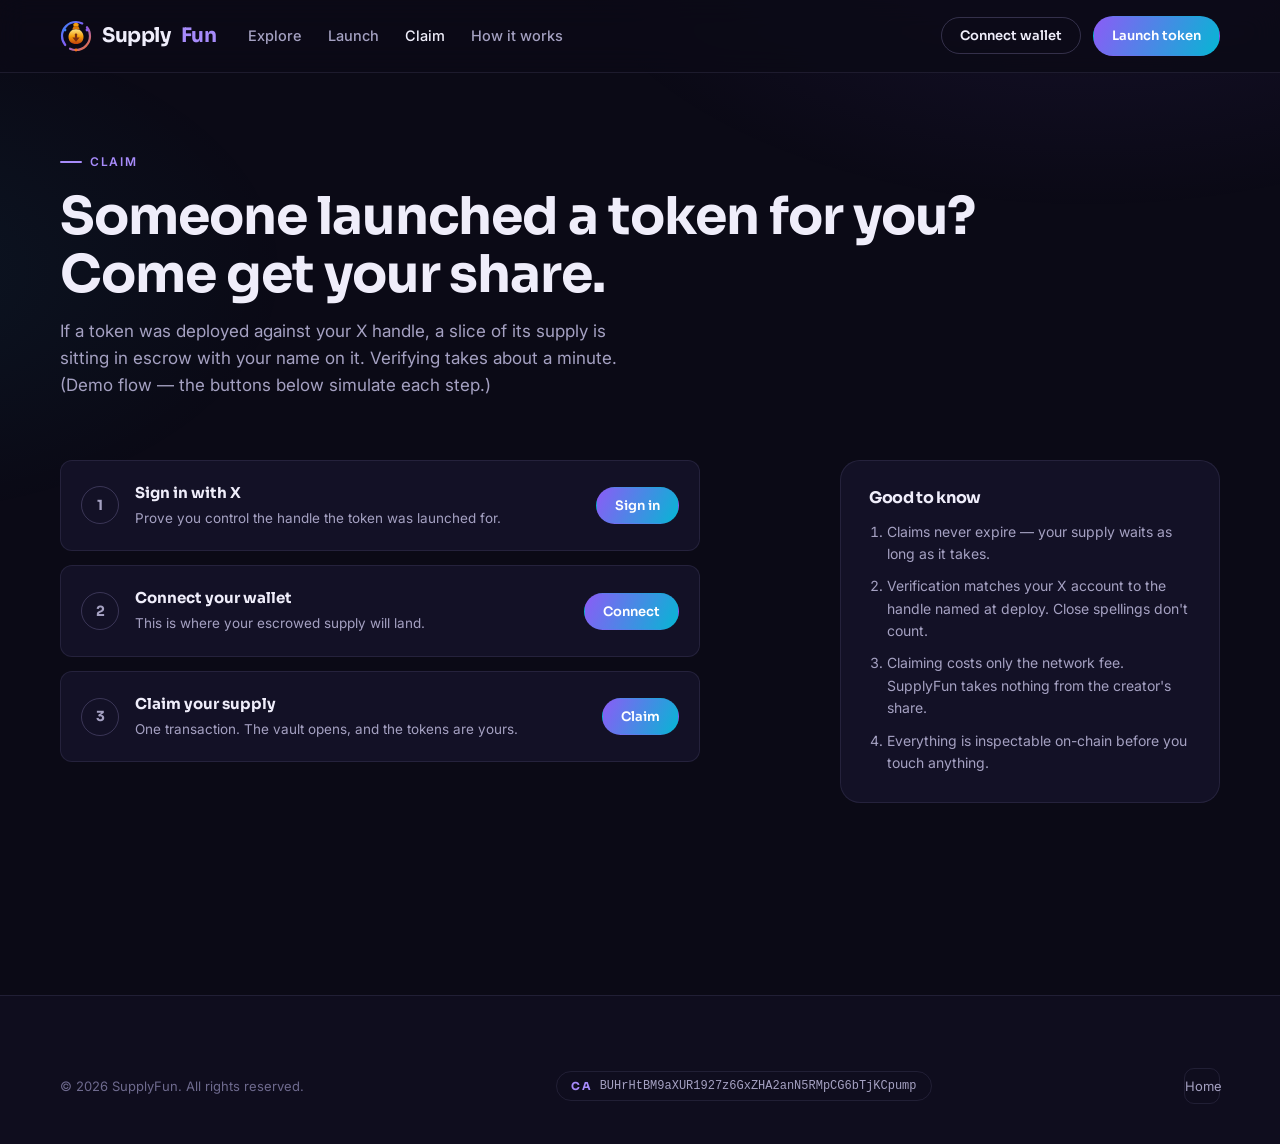
==== commit aef8a9dd: "Redesign logo as neon circuit-ring money bag New mark inspired by the token's branding: a segmented " ====
--- a/claim.html
+++ b/claim.html
@@ -17,10 +17,22 @@
     <div class="wrap nav-inner">
       <a class="logo" href="index.html">
         <svg class="mark" viewBox="0 0 32 32" fill="none" aria-hidden="true">
-          <path d="M16 2l12.1 7v14L16 30 3.9 23V9L16 2z" fill="#8b5cf6"/>
-          <circle cx="16" cy="14.5" r="4.2" fill="#0b0a16"/>
-          <path d="M14.6 17.5h2.8l1.1 5.5h-5l1.1-5.5z" fill="#0b0a16"/>
-          <circle cx="25.4" cy="6.6" r="3.2" fill="#22d3ee"/>
+          <defs>
+            <linearGradient id="sfRing-cl1" x1="2" y1="2" x2="30" y2="30" gradientUnits="userSpaceOnUse">
+              <stop stop-color="#3b82f6"/><stop offset="0.5" stop-color="#8b5cf6"/><stop offset="1" stop-color="#f97316"/>
+            </linearGradient>
+            <linearGradient id="sfBag-cl1" x1="16" y1="9" x2="16" y2="24" gradientUnits="userSpaceOnUse">
+              <stop stop-color="#fde68a"/><stop offset="0.5" stop-color="#f59e0b"/><stop offset="1" stop-color="#c2410c"/>
+            </linearGradient>
+          </defs>
+          <circle cx="16" cy="16" r="14" stroke="url(#sfRing-cl1)" stroke-width="2.2" stroke-linecap="round" stroke-dasharray="38 6" stroke-dashoffset="10"/>
+          <circle cx="5" cy="10" r="1.4" fill="#3b82f6"/>
+          <circle cx="27" cy="10" r="1.4" fill="#8b5cf6"/>
+          <circle cx="16" cy="30" r="1.4" fill="#f97316"/>
+          <path d="M13.1 4.9c.6-1.4 1.6-2.1 2.9-2.1 1.3 0 2.3.7 2.9 2.1l-1.1 1.6h-3.6z" fill="#f59e0b"/><path d="M13.6 6.3h4.8l1.4 3.2h-7.6z" fill="#d97706"/>
+          <path d="M16 9.2c-4.7 0-7.5 3.5-7.5 7.7 0 4.5 3.2 7.1 7.5 7.1s7.5-2.6 7.5-7.1c0-4.2-2.8-7.7-7.5-7.7z" fill="url(#sfBag-cl1)"/>
+          <rect x="14.9" y="13.6" width="2.2" height="4.4" rx="0.7" fill="#7c2d12"/>
+          <path d="M12.4 17.6h7.2L16 21.8z" fill="#7c2d12"/>
         </svg>
         Supply<em>Fun</em>
       </a>
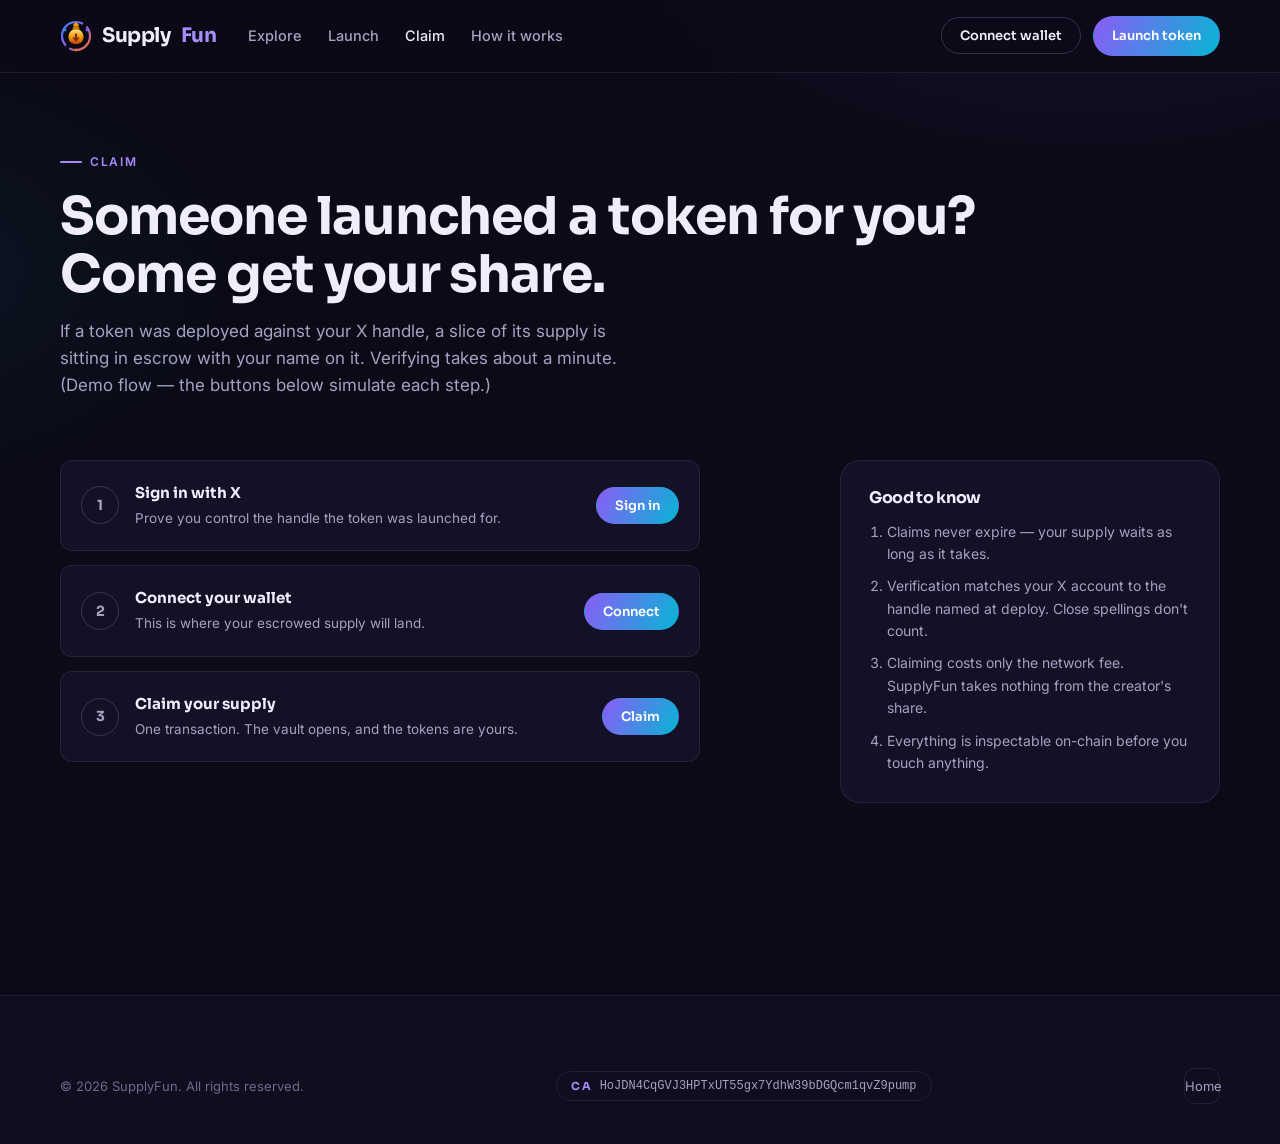
==== commit f26974c1: "Update contract address Replace CA in the hero bar and all footer copy chips with HoJDN4CqGVJ3HPTxUT" ====
--- a/claim.html
+++ b/claim.html
@@ -112,8 +112,8 @@
     <div class="wrap">
       <div class="footer-base" style="border-top:none;padding-top:0">
         <span>© 2026 SupplyFun. All rights reserved.</span>
-        <button class="ca-chip" data-copy-ca="BUHrHtBM9aXUR1927z6GxZHA2anN5RMpCG6bTjKCpump" title="Copy contract address">
-          <b>CA</b><span>BUHrHtBM9aXUR1927z6GxZHA2anN5RMpCG6bTjKCpump</span>
+        <button class="ca-chip" data-copy-ca="HoJDN4CqGVJ3HPTxUT55gx7YdhW39bDGQcm1qvZ9pump" title="Copy contract address">
+          <b>CA</b><span>HoJDN4CqGVJ3HPTxUT55gx7YdhW39bDGQcm1qvZ9pump</span>
         </button>
         <div class="footer-social">
           <a href="index.html">Home</a>
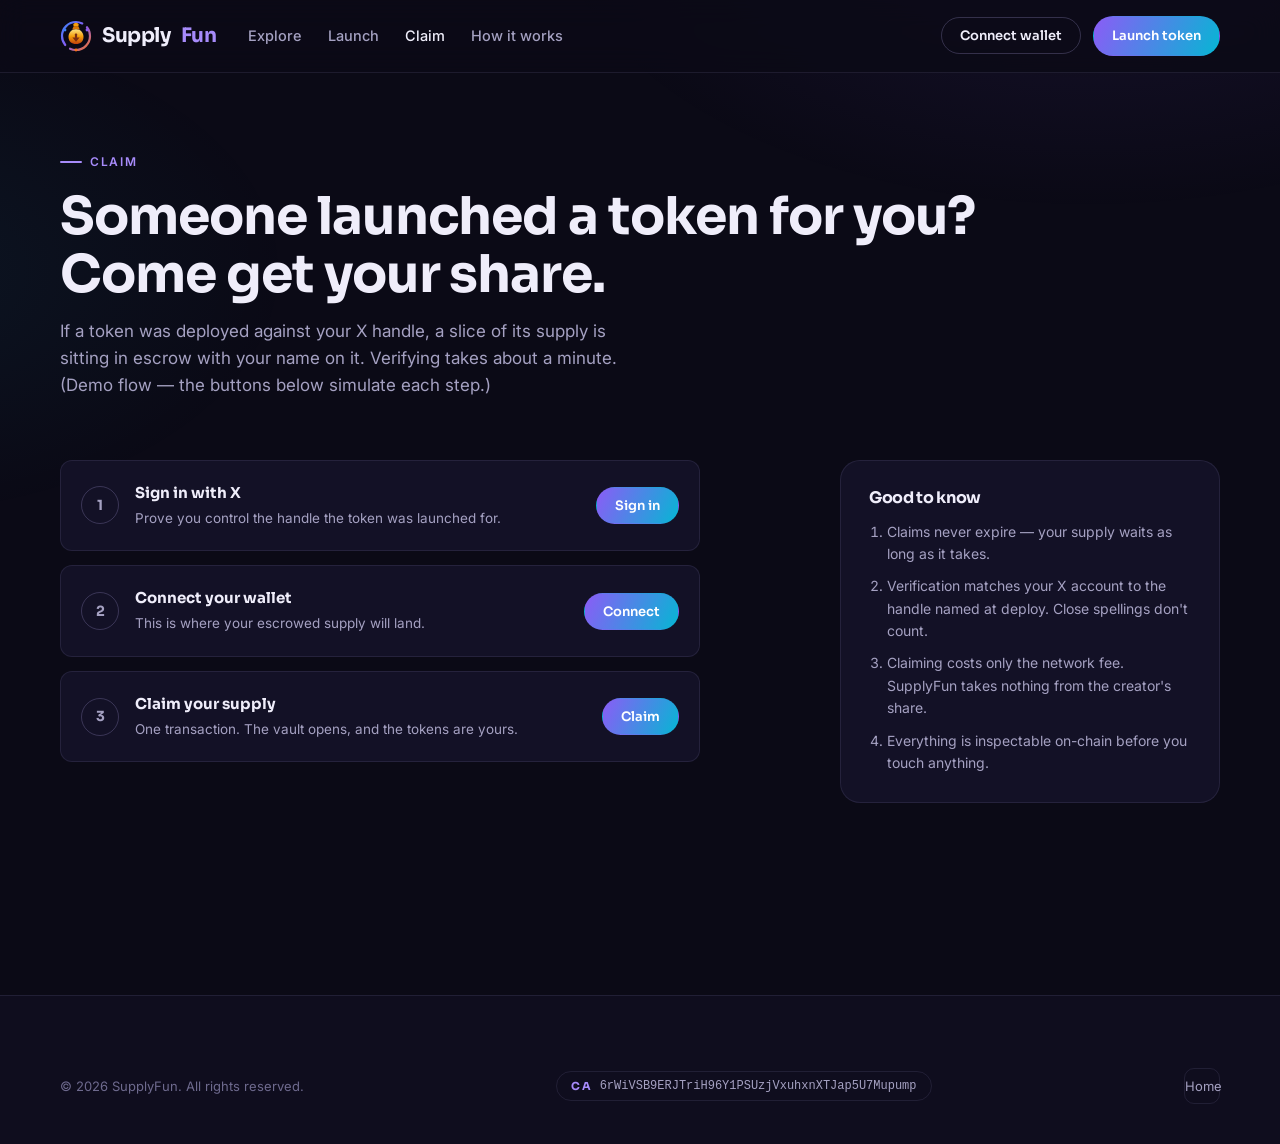
==== commit ee679799: "Update contract address Replace CA in the hero bar and all footer copy chips with 6rWiVSB9ERJTriH96Y" ====
--- a/claim.html
+++ b/claim.html
@@ -112,8 +112,8 @@
     <div class="wrap">
       <div class="footer-base" style="border-top:none;padding-top:0">
         <span>© 2026 SupplyFun. All rights reserved.</span>
-        <button class="ca-chip" data-copy-ca="HoJDN4CqGVJ3HPTxUT55gx7YdhW39bDGQcm1qvZ9pump" title="Copy contract address">
-          <b>CA</b><span>HoJDN4CqGVJ3HPTxUT55gx7YdhW39bDGQcm1qvZ9pump</span>
+        <button class="ca-chip" data-copy-ca="6rWiVSB9ERJTriH96Y1PSUzjVxuhxnXTJap5U7Mupump" title="Copy contract address">
+          <b>CA</b><span>6rWiVSB9ERJTriH96Y1PSUzjVxuhxnXTJap5U7Mupump</span>
         </button>
         <div class="footer-social">
           <a href="index.html">Home</a>
